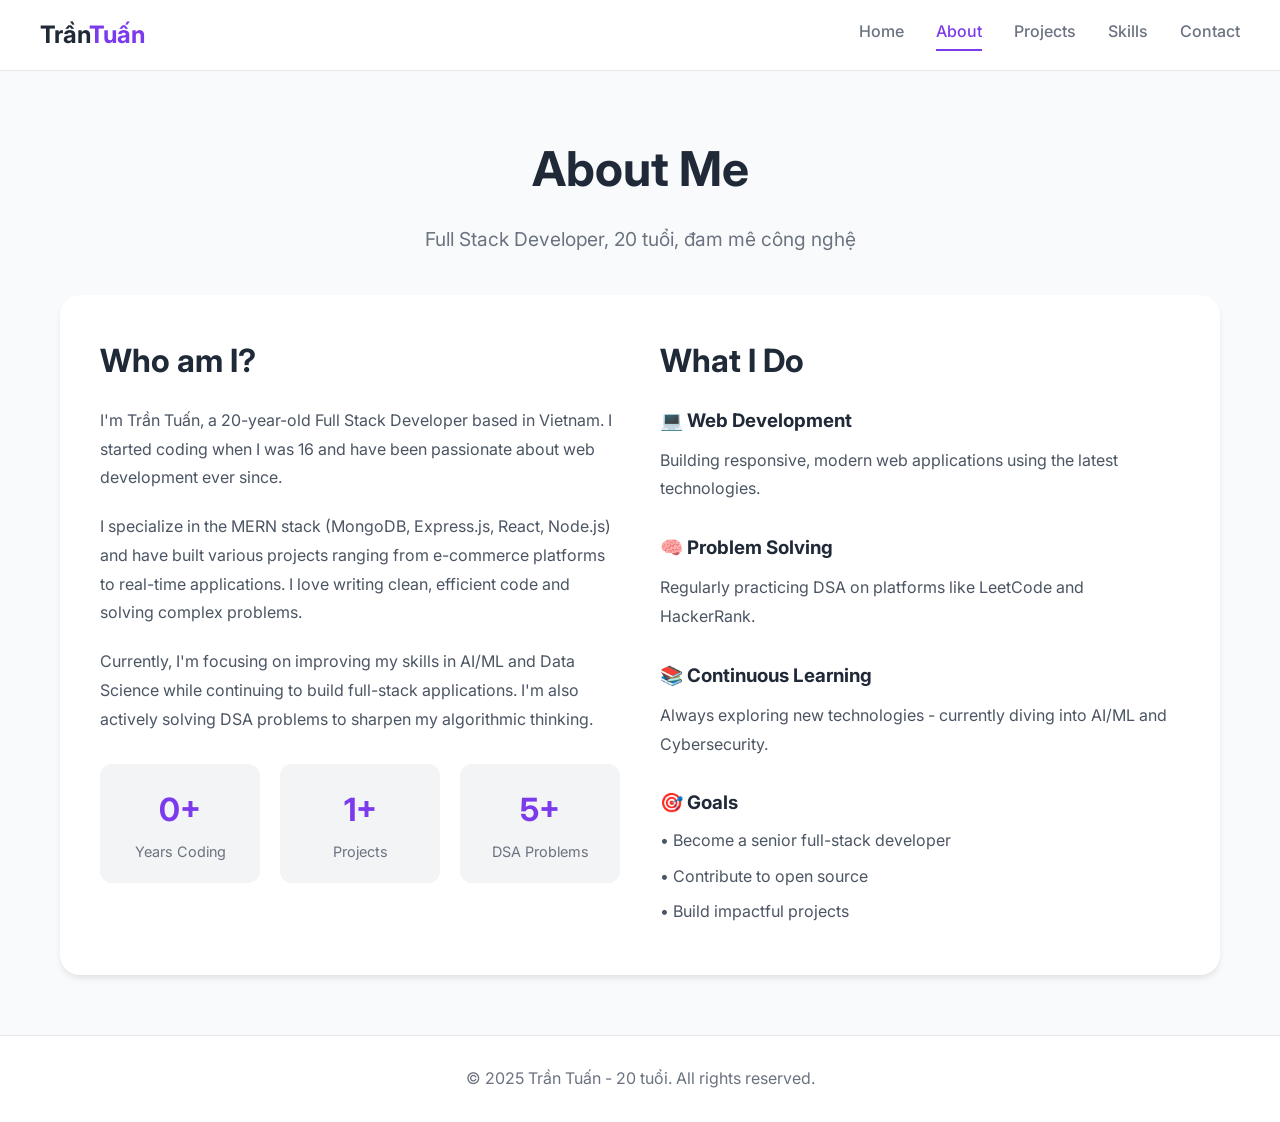
==== about.html @ 639682ff "ADD new file" ====
<!DOCTYPE html>
<html lang="en">
<head>
    <meta charset="UTF-8">
    <meta name="viewport" content="width=device-width, initial-scale=1.0">
    <title>About | Trần Tuấn</title>
    
    <!-- Font Awesome -->
    <link rel="stylesheet" href="https://cdnjs.cloudflare.com/ajax/libs/font-awesome/6.4.0/css/all.min.css">
    
    <!-- Google Fonts -->
    <link href="https://fonts.googleapis.com/css2?family=Inter:wght@300;400;500;600;700;800&display=swap" rel="stylesheet">
    
    <!-- CSS thuần -->
    <link rel="stylesheet" href="css/style.css">
</head>
<body>
    <!-- Navigation -->
    <nav class="navbar">
        <div class="nav-container">
            <a href="index.html" class="logo">Trần<span>Tuấn</span></a>
            <div class="nav-links">
                <a href="index.html">Home</a>
                <a href="about.html" class="active">About</a>
                <a href="projects.html">Projects</a>
                <a href="skills.html">Skills</a>
                <a href="contact.html">Contact</a>
            </div>
        </div>
    </nav>

    <!-- Main Content -->
    <div class="container">
        <div class="page-header">
            <h1>About Me</h1>
            <p class="subtitle">Full Stack Developer, 20 tuổi, đam mê công nghệ</p>
        </div>

        <div class="about-section">
            <div class="about-grid">
                <div class="about-content">
                    <h2>Who am I?</h2>
                    <p>
                        I'm Trần Tuấn, a 20-year-old Full Stack Developer based in Vietnam. 
                        I started coding when I was 16 and have been passionate about web development ever since.
                    </p>
                    <p>
                        I specialize in the MERN stack (MongoDB, Express.js, React, Node.js) and have built 
                        various projects ranging from e-commerce platforms to real-time applications. 
                        I love writing clean, efficient code and solving complex problems.
                    </p>
                    <p>
                        Currently, I'm focusing on improving my skills in AI/ML and Data Science while 
                        continuing to build full-stack applications. I'm also actively solving DSA problems 
                        to sharpen my algorithmic thinking.
                    </p>

                    <div class="about-stats">
                        <div class="stat-item">
                            <div class="stat-number">0+</div>
                            <div class="stat-label">Years Coding</div>
                        </div>
                        <div class="stat-item">
                            <div class="stat-number">1+</div>
                            <div class="stat-label">Projects</div>
                        </div>
                        <div class="stat-item">
                            <div class="stat-number">5+</div>
                            <div class="stat-label">DSA Problems</div>
                        </div>
                    </div>
                </div>

                <div class="about-content">
                    <h2>What I Do</h2>
                    
                    <div style="margin-bottom: 30px;">
                        <h3 style="color: #1f2937; margin-bottom: 10px;">💻 Web Development</h3>
                        <p style="color: #4b5563;">Building responsive, modern web applications using the latest technologies.</p>
                    </div>

                    <div style="margin-bottom: 30px;">
                        <h3 style="color: #1f2937; margin-bottom: 10px;">🧠 Problem Solving</h3>
                        <p style="color: #4b5563;">Regularly practicing DSA on platforms like LeetCode and HackerRank.</p>
                    </div>

                    <div style="margin-bottom: 30px;">
                        <h3 style="color: #1f2937; margin-bottom: 10px;">📚 Continuous Learning</h3>
                        <p style="color: #4b5563;">Always exploring new technologies - currently diving into AI/ML and Cybersecurity.</p>
                    </div>

                    <div>
                        <h3 style="color: #1f2937; margin-bottom: 10px;">🎯 Goals</h3>
                        <ul style="list-style: none; color: #4b5563;">
                            <li style="margin-bottom: 10px;">• Become a senior full-stack developer</li>
                            <li style="margin-bottom: 10px;">• Contribute to open source</li>
                            <li style="margin-bottom: 10px;">• Build impactful projects</li>
                        </ul>
                    </div>
                </div>
            </div>
        </div>
    </div>

    <!-- Footer -->
    <footer class="footer">
        <div class="container">
            <p>© 2025 Trần Tuấn - 20 tuổi. All rights reserved.</p>
        </div>
    </footer>
</body>
</html>
---- css/style.css ----
/* css/style.css - CSS thuần cho About, Projects, Skills, Contact */

* {
    margin: 0;
    padding: 0;
    box-sizing: border-box;
}

body {
    font-family: 'Inter', -apple-system, BlinkMacSystemFont, sans-serif;
    background-color: #f9fafb;
    color: #1f2937;
    line-height: 1.6;
}

.container {
    max-width: 1200px;
    margin: 0 auto;
    padding: 0 20px;
}

/* Navigation */
.navbar {
    background-color: white;
    border-bottom: 1px solid #e5e7eb;
    padding: 0 20px;
    position: sticky;
    top: 0;
    z-index: 100;
}

.nav-container {
    max-width: 1200px;
    margin: 0 auto;
    display: flex;
    justify-content: space-between;
    align-items: center;
    height: 70px;
}

.logo {
    font-size: 1.5rem;
    font-weight: 700;
    color: #1f2937;
    text-decoration: none;
}

.logo span {
    color: #7c3aed;
}

.nav-links {
    display: flex;
    gap: 2rem;
}

.nav-links a {
    color: #6b7280;
    text-decoration: none;
    font-weight: 500;
    transition: color 0.2s;
}

.nav-links a:hover,
.nav-links a.active {
    color: #7c3aed;
}

.nav-links a.active {
    border-bottom: 2px solid #7c3aed;
    padding-bottom: 4px;
}

/* Page Header */
.page-header {
    text-align: center;
    margin: 60px 0 40px;
}

.page-header h1 {
    font-size: 3rem;
    color: #1f2937;
    margin-bottom: 1rem;
}

.page-header .subtitle {
    color: #6b7280;
    font-size: 1.2rem;
    max-width: 600px;
    margin: 0 auto;
}

/* About Page */
.about-section {
    background: white;
    border-radius: 20px;
    padding: 40px;
    margin: 40px 0;
    box-shadow: 0 4px 6px -1px rgba(0,0,0,0.1);
}

.about-grid {
    display: grid;
    grid-template-columns: 1fr 1fr;
    gap: 40px;
}

.about-content h2 {
    font-size: 2rem;
    color: #1f2937;
    margin-bottom: 20px;
}

.about-content p {
    color: #4b5563;
    margin-bottom: 20px;
    line-height: 1.8;
}

.about-stats {
    display: grid;
    grid-template-columns: repeat(3, 1fr);
    gap: 20px;
    margin-top: 30px;
}

.stat-item {
    background: #f3f4f6;
    padding: 20px;
    border-radius: 12px;
    text-align: center;
}

.stat-number {
    font-size: 2rem;
    font-weight: 700;
    color: #7c3aed;
    margin-bottom: 5px;
}

.stat-label {
    color: #6b7280;
    font-size: 0.9rem;
}

/* Projects Page */
.projects-grid {
    display: grid;
    grid-template-columns: repeat(auto-fill, minmax(350px, 1fr));
    gap: 30px;
    margin: 40px 0;
}

.project-card {
    background: white;
    border-radius: 16px;
    overflow: hidden;
    box-shadow: 0 4px 6px -1px rgba(0,0,0,0.1);
    transition: transform 0.2s;
}

.project-card:hover {
    transform: translateY(-5px);
}

.project-image {
    height: 200px;
    background: linear-gradient(135deg, #667eea 0%, #764ba2 100%);
    display: flex;
    align-items: center;
    justify-content: center;
    color: white;
    font-size: 3rem;
}

.project-content {
    padding: 24px;
}

.project-content h3 {
    font-size: 1.5rem;
    color: #1f2937;
    margin-bottom: 10px;
}

.project-content p {
    color: #6b7280;
    margin-bottom: 20px;
}

.tech-stack {
    display: flex;
    flex-wrap: wrap;
    gap: 8px;
    margin-bottom: 20px;
}

.tech-tag {
    background: #f3f4f6;
    color: #4b5563;
    padding: 4px 12px;
    border-radius: 20px;
    font-size: 0.8rem;
}

.project-links {
    display: flex;
    gap: 15px;
}

.project-links a {
    color: #7c3aed;
    text-decoration: none;
    font-size: 0.9rem;
    font-weight: 500;
}

/* Skills Page */
.skills-category {
    margin: 40px 0;
}

.skills-category h2 {
    font-size: 1.8rem;
    color: #1f2937;
    margin-bottom: 20px;
}

.skills-list {
    display: grid;
    grid-template-columns: repeat(auto-fill, minmax(250px, 1fr));
    gap: 20px;
}

.skill-item {
    background: white;
    padding: 20px;
    border-radius: 12px;
    display: flex;
    align-items: center;
    gap: 15px;
    box-shadow: 0 2px 4px rgba(0,0,0,0.05);
}

.skill-icon {
    width: 50px;
    height: 50px;
    background: #ede9fe;
    border-radius: 12px;
    display: flex;
    align-items: center;
    justify-content: center;
    color: #7c3aed;
    font-size: 1.5rem;
}

.skill-info h3 {
    font-size: 1.1rem;
    color: #1f2937;
    margin-bottom: 5px;
}

.skill-level {
    height: 6px;
    width: 150px;
    background: #e5e7eb;
    border-radius: 3px;
    overflow: hidden;
}

.skill-progress {
    height: 100%;
    background: #7c3aed;
}

/* Contact Page */
.contact-grid {
    display: grid;
    grid-template-columns: 1fr 1fr;
    gap: 40px;
    margin: 40px 0;
}

.contact-info {
    background: white;
    border-radius: 16px;
    padding: 30px;
}

.info-item {
    display: flex;
    gap: 20px;
    margin-bottom: 30px;
}

.info-icon {
    width: 50px;
    height: 50px;
    background: #ede9fe;
    border-radius: 12px;
    display: flex;
    align-items: center;
    justify-content: center;
    color: #7c3aed;
    font-size: 1.3rem;
}

.info-content h3 {
    font-size: 1.1rem;
    color: #1f2937;
    margin-bottom: 5px;
}

.info-content p {
    color: #6b7280;
}

.contact-form {
    background: white;
    border-radius: 16px;
    padding: 30px;
}

.form-group {
    margin-bottom: 20px;
}

.form-group label {
    display: block;
    margin-bottom: 8px;
    color: #4b5563;
    font-weight: 500;
}

.form-group input,
.form-group textarea {
    width: 100%;
    padding: 12px;
    border: 1px solid #d1d5db;
    border-radius: 8px;
    font-family: inherit;
    transition: all 0.2s;
}

.form-group input:focus,
.form-group textarea:focus {
    outline: none;
    border-color: #7c3aed;
    box-shadow: 0 0 0 3px rgba(124, 58, 237, 0.1);
}

.btn {
    background: #7c3aed;
    color: white;
    padding: 12px 30px;
    border: none;
    border-radius: 8px;
    font-size: 1rem;
    font-weight: 500;
    cursor: pointer;
    transition: background 0.2s;
}

.btn:hover {
    background: #6d28d9;
}

/* Footer */
.footer {
    background: white;
    border-top: 1px solid #e5e7eb;
    padding: 30px 0;
    margin-top: 60px;
    text-align: center;
    color: #6b7280;
}

/* Responsive */
@media (max-width: 768px) {
    .nav-links {
        display: none;
    }
    
    .about-grid,
    .contact-grid {
        grid-template-columns: 1fr;
    }
    
    .page-header h1 {
        font-size: 2rem;
    }
}
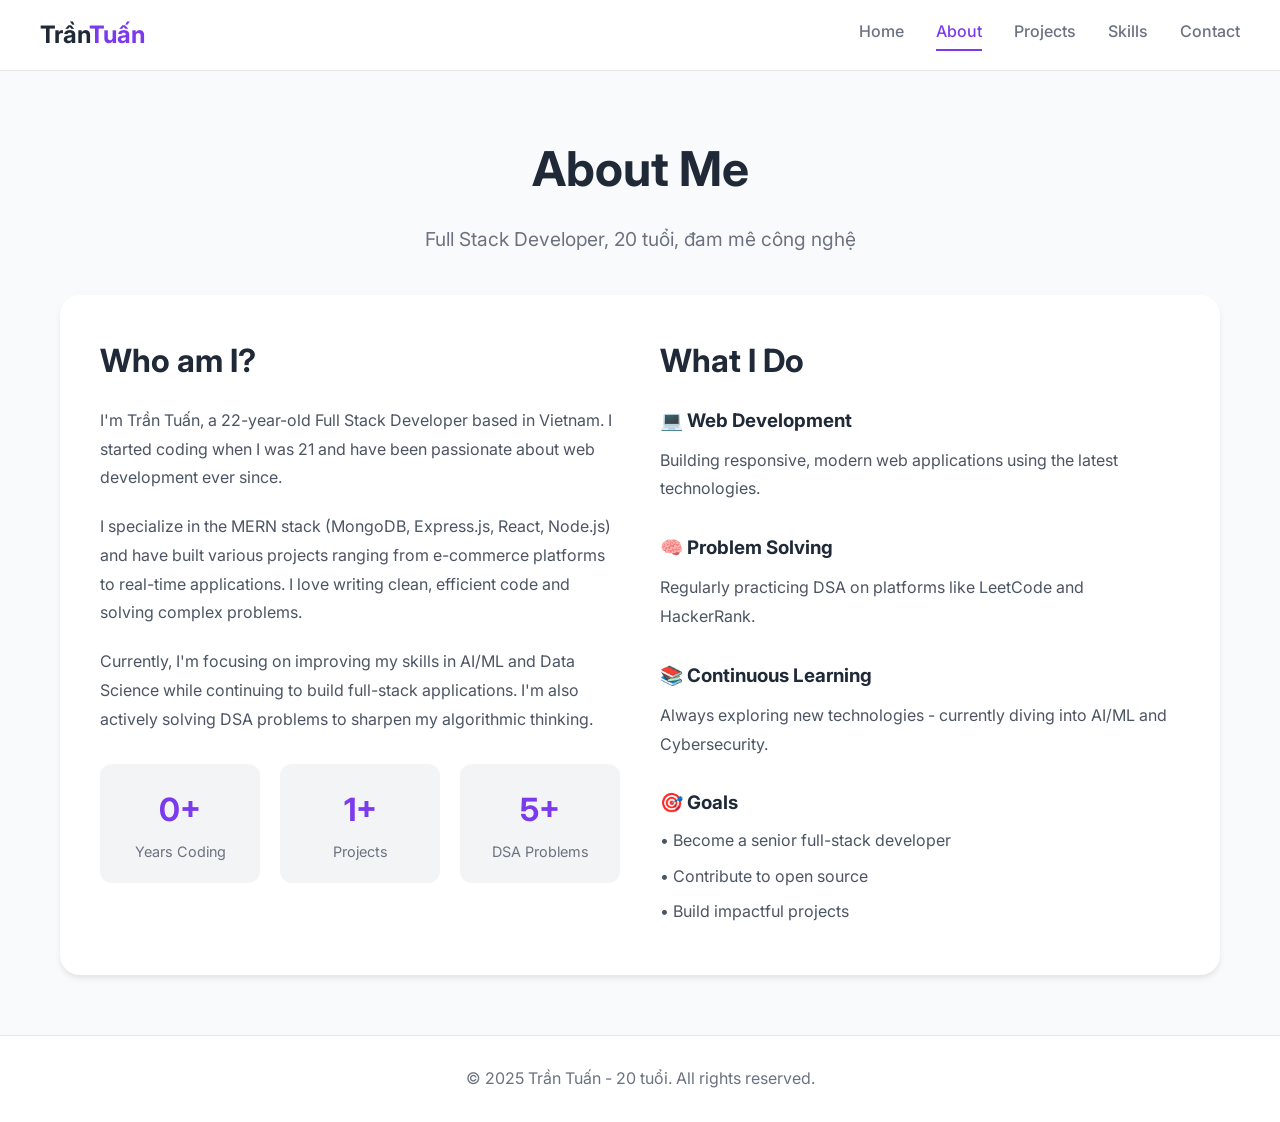
==== commit 686ecf8a: "Fix alt" ====
--- a/about.html
+++ b/about.html
@@ -41,8 +41,8 @@
                 <div class="about-content">
                     <h2>Who am I?</h2>
                     <p>
-                        I'm Trần Tuấn, a 20-year-old Full Stack Developer based in Vietnam. 
-                        I started coding when I was 16 and have been passionate about web development ever since.
+                        I'm Trần Tuấn, a 22-year-old Full Stack Developer based in Vietnam. 
+                        I started coding when I was 21 and have been passionate about web development ever since.
                     </p>
                     <p>
                         I specialize in the MERN stack (MongoDB, Express.js, React, Node.js) and have built 
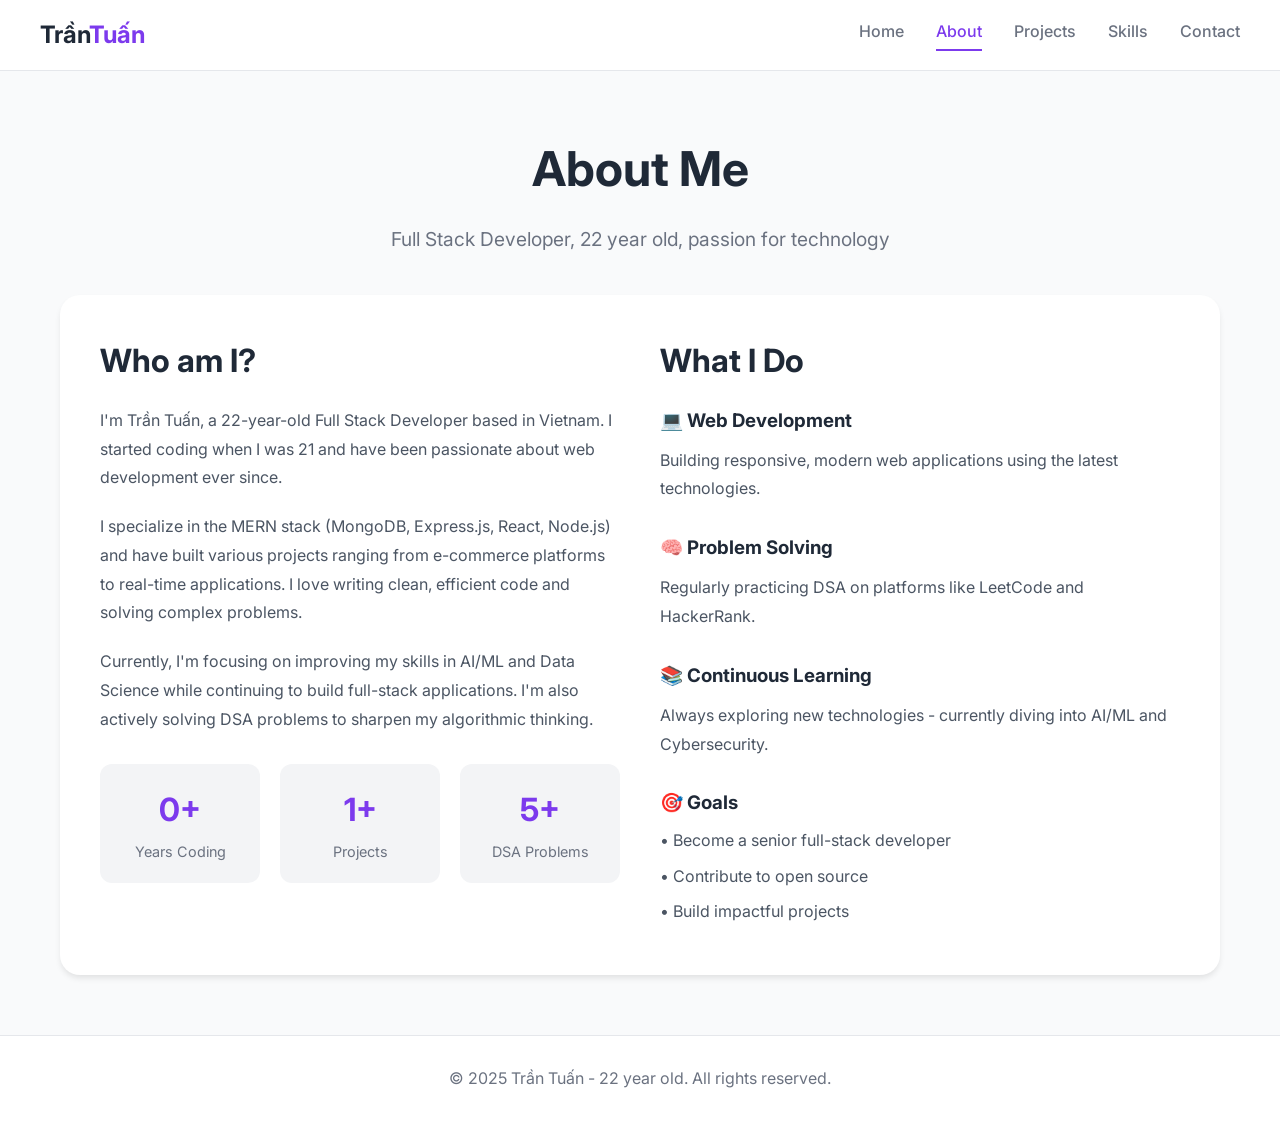
==== commit d7ae2dd9: "Fix" ====
--- a/about.html
+++ b/about.html
@@ -33,7 +33,7 @@
     <div class="container">
         <div class="page-header">
             <h1>About Me</h1>
-            <p class="subtitle">Full Stack Developer, 20 tuổi, đam mê công nghệ</p>
+            <p class="subtitle">Full Stack Developer, 22 year old, passion for technology</p>
         </div>
 
         <div class="about-section">
@@ -105,7 +105,7 @@
     <!-- Footer -->
     <footer class="footer">
         <div class="container">
-            <p>© 2025 Trần Tuấn - 20 tuổi. All rights reserved.</p>
+            <p>© 2025 Trần Tuấn - 22 year old. All rights reserved.</p>
         </div>
     </footer>
 </body>
